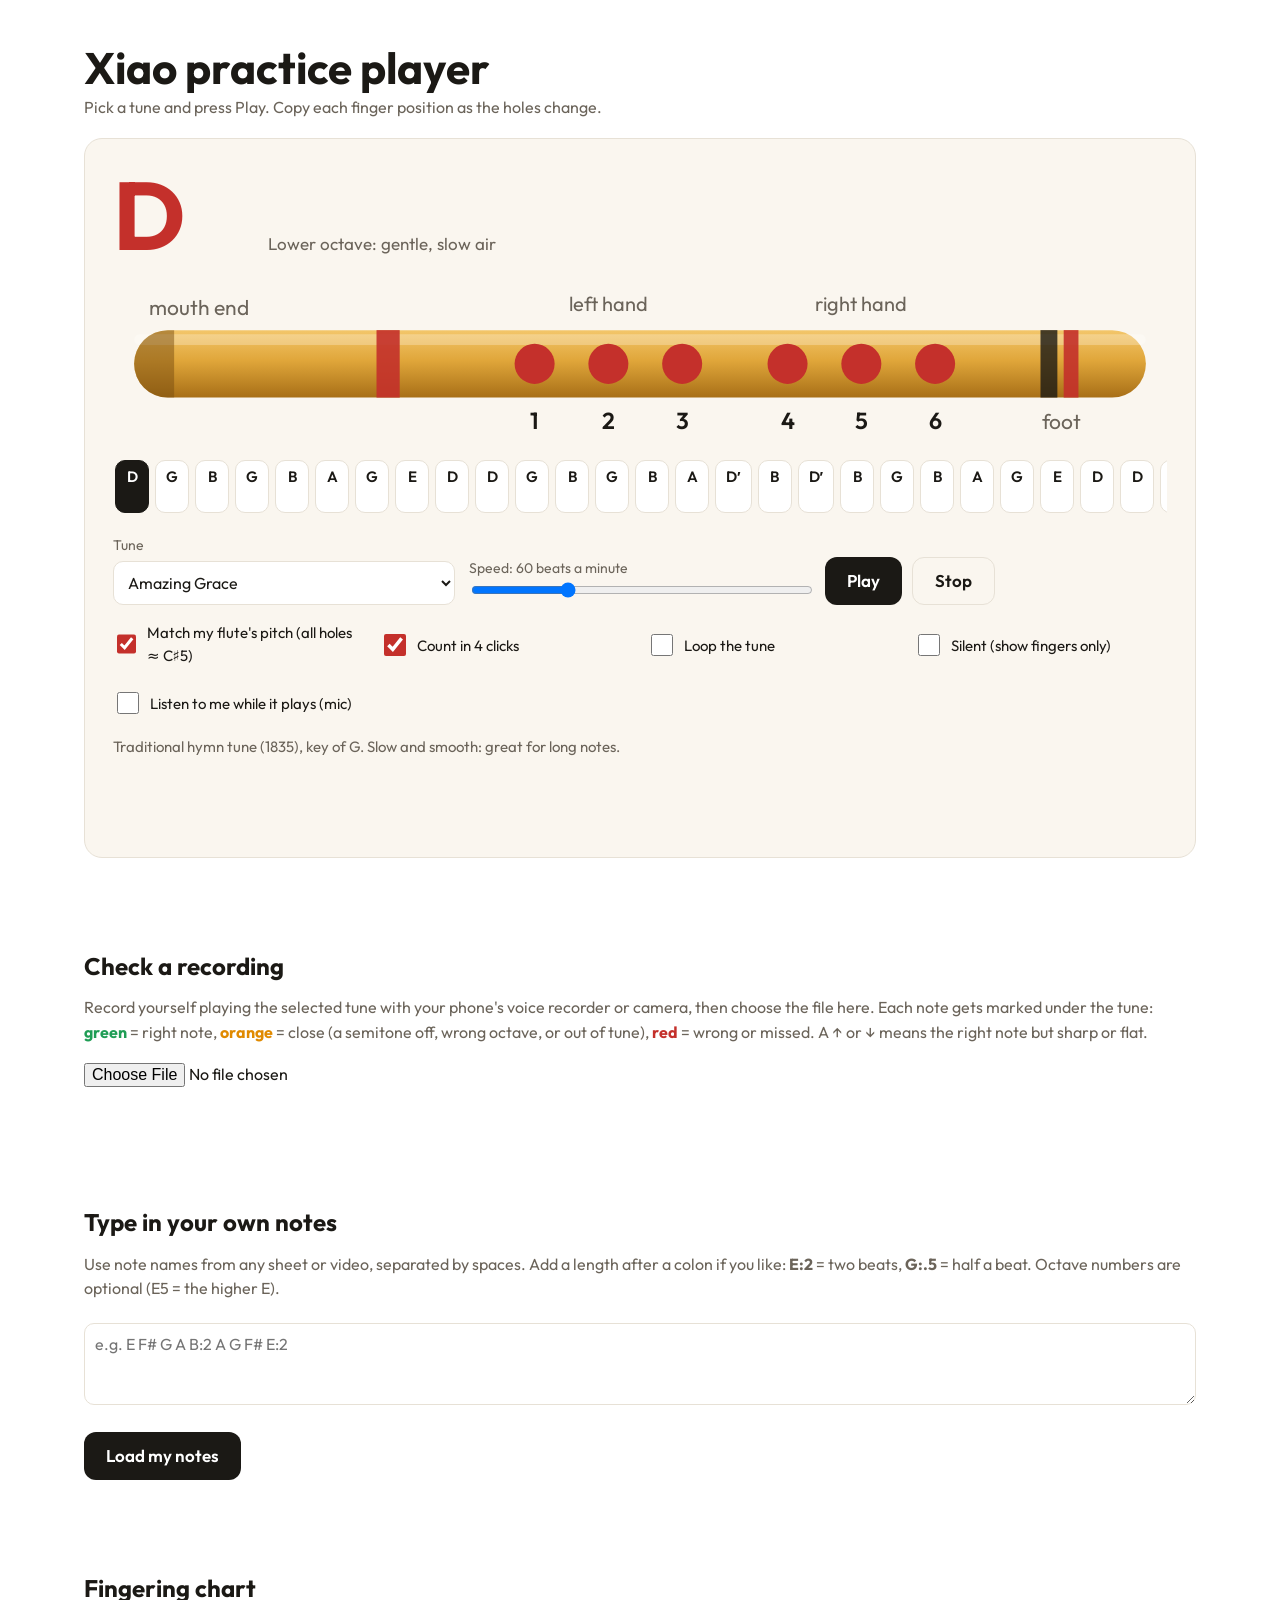
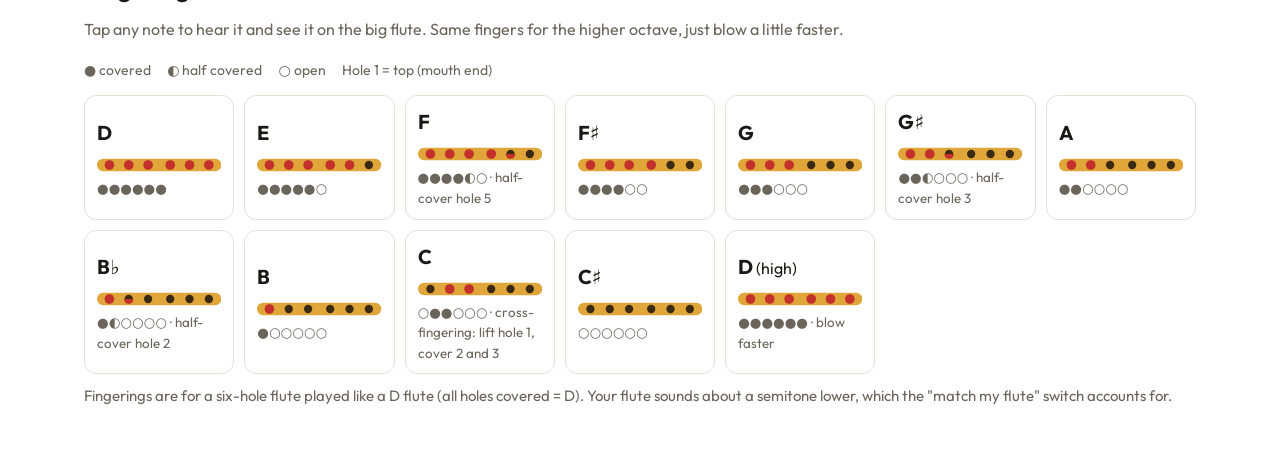
==== portal/_p/flute/index.html @ cf685172 "Portal: Flute Practice tab (/flute/), per-customer flute access (off by default) and apps-only login" ====
<!DOCTYPE html>
<html lang="en">
<head>
<meta charset="utf-8">
<meta name="viewport" content="width=device-width, initial-scale=1">
<title>Flute Practice · Highway Service Desk</title><meta name="robots" content="noindex">
<link rel="preconnect" href="https://fonts.googleapis.com">
<link href="https://fonts.googleapis.com/css2?family=Outfit:wght@400;600;700&display=swap" rel="stylesheet">
<style>
/* VOICE: warm, patient practice companion
   IDEA: a lacquered bamboo flute laid on the table, with a hymn-book tune strip under it
   PICTURE: large bamboo flute whose six holes fill and empty as each note plays
   COLOUR and TYPE: white ground, bamboo gold #e0a63a, lacquer red #c4302b fingers, ink; Outfit
   LAYOUT: flute + big note first, tune strip, controls, then full fingering chart and custom notes */
:root{color-scheme:light dark;--bg:light-dark(#ffffff,#16130f);--ink:light-dark(#1b1915,#f3ece0);--soft:light-dark(#6b645a,#b4aa9b);--line:light-dark(#e7e1d6,#352f27);--card:light-dark(#faf6ef,#211c16);--bam:#e0a63a;--bamD:#b97f1e;--red:#c4302b;--hole:light-dark(#3a2a12,#120d07)}
:root[data-theme=light]{color-scheme:light}:root[data-theme=dark]{color-scheme:dark}
*{box-sizing:border-box;min-width:0}
body{margin:0;background:var(--bg);color:var(--ink);font:16px/1.55 Outfit,system-ui,sans-serif;overflow-x:clip}
.band{padding:clamp(20px,3.5vw,48px) max(5vw,16px);max-width:1240px;margin:0 auto}
h1{font-size:clamp(28px,5vw,44px);line-height:1.05;margin:0 0 4px;text-wrap:balance}
h2{font-size:24px;margin:0 0 10px}
.sub{color:var(--soft);margin:0 0 18px}
.stage{background:var(--card);border:1px solid var(--line);border-radius:18px;padding:clamp(14px,3vw,28px)}
.now{display:flex;align-items:baseline;gap:14px;flex-wrap:wrap;margin-bottom:6px}
.big{font-size:clamp(56px,12vw,96px);font-weight:700;line-height:1;color:var(--red);min-width:2.2ch}
.hint{font-size:17px;color:var(--soft)}
.hint b{color:var(--ink)}
.fluteWrap{width:100%;aspect-ratio:1000/170}
.fluteWrap svg{width:100%;height:100%;display:block}
.strip{display:flex;gap:6px;overflow-x:auto;padding:12px 2px 6px;scroll-behavior:smooth}
.chip{flex:none;border:1px solid var(--line);background:var(--bg);color:var(--ink);border-radius:10px;padding:6px 10px;font:600 15px Outfit,sans-serif;min-height:40px;cursor:pointer}
.chip{display:flex;flex-direction:column;align-items:center;gap:3px}
.chip.on{background:var(--ink);color:var(--bg);border-color:var(--ink)}
.res{font-style:normal;font-size:12px;font-weight:600;border-radius:6px;padding:0 6px;min-height:17px;line-height:17px}
.res.g{background:#1f9d55;color:#fff}.res.o{background:#e08a00;color:#fff}.res.r{background:#c4302b;color:#fff}.res.m{color:var(--soft)}
.score{display:flex;gap:10px;flex-wrap:wrap;font-weight:600;margin-top:10px;min-height:24px}
.score span{border-radius:8px;padding:2px 10px;color:#fff}
.file{display:block;margin-top:8px;font:16px Outfit,sans-serif;color:var(--ink)}
.status{font-size:15px;color:var(--soft);min-height:22px;margin-top:6px}
.chip.done{opacity:.45}
.ctrl{display:grid;grid-template-columns:repeat(auto-fit,minmax(min(100%,220px),1fr));gap:14px;margin-top:16px;align-items:end}
label{font-size:14px;color:var(--soft);display:block}
select,textarea,input[type=range]{width:100%;font:16px Outfit,sans-serif}
select,textarea{background:var(--bg);color:var(--ink);border:1px solid var(--line);border-radius:10px;padding:10px;min-height:44px;margin-top:4px}
.btns{display:flex;gap:10px;flex-wrap:wrap}
button.main{font:600 17px Outfit,sans-serif;border:0;border-radius:12px;padding:0 22px;min-height:48px;cursor:pointer;background:var(--ink);color:var(--bg)}
button.alt{background:transparent;color:var(--ink);border:1px solid var(--line)}
button:focus-visible,select:focus-visible,textarea:focus-visible,.chip:focus-visible,input:focus-visible{outline:3px solid var(--bam);outline-offset:2px}
.tog{display:flex;gap:8px;align-items:center;font-size:15px;color:var(--ink);min-height:44px}
.tog input{width:22px;height:22px;accent-color:var(--red)}
.about{color:var(--soft);font-size:15px;margin-top:10px}
.grid{display:grid;grid-template-columns:repeat(auto-fill,minmax(150px,1fr));gap:10px}
.fc{border:1px solid var(--line);border-radius:12px;padding:10px 12px;cursor:pointer;background:var(--bg);color:var(--ink);text-align:left;font:inherit}
.fc b{font-size:20px}
.fc svg{display:block;width:100%;height:26px;margin-top:4px}
.fc small{color:var(--soft);display:block}
.key{display:flex;gap:16px;flex-wrap:wrap;font-size:14px;color:var(--soft);margin:6px 0 14px}
.err{color:var(--red);font-size:14px;min-height:20px}
@media(prefers-reduced-motion:reduce){.strip{scroll-behavior:auto}}
</style>
</head>
<body>
<main>
<section class="band">
<h1>Xiao practice player</h1>
<p class="sub">Pick a tune and press Play. Copy each finger position as the holes change.</p>

<div class="stage">
  <div class="now"><span class="big" id="big">–</span><span class="hint" id="hint">Hole 1 is nearest your mouth. Red = finger down.</span></div>
  <div class="fluteWrap"><svg id="flute" viewBox="0 0 1000 170" role="img" aria-label="Flute fingering diagram"></svg></div>
  <div class="strip" id="strip" aria-label="Notes in this tune"></div>

  <div class="ctrl">
    <div><label for="song">Tune</label><select id="song"></select></div>
    <div><label for="tempo">Speed: <span id="tv">60</span> beats a minute</label><input id="tempo" type="range" min="30" max="140" value="60"></div>
    <div class="btns"><button class="main" id="play">Play</button><button class="main alt" id="stop">Stop</button></div>
  </div>
  <div class="ctrl">
    <label class="tog"><input type="checkbox" id="pitch" checked> Match my flute's pitch (all holes ≈ C♯5)</label>
    <label class="tog"><input type="checkbox" id="count" checked> Count in 4 clicks</label>
    <label class="tog"><input type="checkbox" id="loop"> Loop the tune</label>
    <label class="tog"><input type="checkbox" id="mute"> Silent (show fingers only)</label>
    <label class="tog"><input type="checkbox" id="mic"> Listen to me while it plays (mic)</label>
  </div>
  <p class="about" id="about"></p>
  <div class="status" id="status"></div>
  <div class="score" id="score" aria-live="polite"></div>
</div>
</section>

<section class="band">
<h2>Check a recording</h2>
<p class="sub">Record yourself playing the selected tune with your phone's voice recorder or camera, then choose the file here. Each note gets marked under the tune: <b style="color:#1f9d55">green</b> = right note, <b style="color:#e08a00">orange</b> = close (a semitone off, wrong octave, or out of tune), <b style="color:#c4302b">red</b> = wrong or missed. A ↑ or ↓ means the right note but sharp or flat.</p>
<input class="file" type="file" id="rec" accept="audio/*,video/*">
<div class="status" id="recStatus"></div>
</section>

<section class="band">
<h2>Type in your own notes</h2>
<p class="sub">Use note names from any sheet or video, separated by spaces. Add a length after a colon if you like: <b>E:2</b> = two beats, <b>G:.5</b> = half a beat. Octave numbers are optional (E5 = the higher E).</p>
<textarea id="custom" rows="3" placeholder="e.g. E F# G A B:2 A G F# E:2"></textarea>
<div class="err" id="err"></div>
<div class="btns"><button class="main" id="load">Load my notes</button></div>
</section>

<section class="band">
<h2>Fingering chart</h2>
<p class="sub">Tap any note to hear it and see it on the big flute. Same fingers for the higher octave, just blow a little faster.</p>
<div class="key"><span>● covered</span><span>◐ half covered</span><span>○ open</span><span>Hole 1 = top (mouth end)</span></div>
<div class="grid" id="chart"></div>
<p class="about">Fingerings are for a six-hole flute played like a D flute (all holes covered = D). Your flute sounds about a semitone lower, which the "match my flute" switch accounts for.</p>
</section>
</main>

<script>
{
const NAMES=['C','C♯','D','D♯','E','F','F♯','G','G♯','A','B♭','B'];
const PC={C:0,D:2,E:4,F:5,G:7,A:9,B:11};
// holes 1..6: 1 covered, .5 half, 0 open — index = semitones above D
const FING=[[1,1,1,1,1,1],[1,1,1,1,1,.5],[1,1,1,1,1,0],[1,1,1,1,.5,0],[1,1,1,1,0,0],[1,1,1,0,0,0],[1,1,.5,0,0,0],[1,1,0,0,0,0],[1,.5,0,0,0,0],[1,0,0,0,0,0],[0,1,1,0,0,0],[0,0,0,0,0,0]];
const TIPS={1:'half-cover hole 6',3:'half-cover hole 5',6:'half-cover hole 3',8:'half-cover hole 2',10:'cross-fingering: lift hole 1, cover 2 and 3'};
const SONGS=[
 {n:'Amazing Grace',a:'Traditional hymn tune (1835), key of G. Slow and smooth: great for long notes.',t:60,s:'D4:1 G4:2 B4:.5 G4:.5 B4:2 A4:1 G4:2 E4:1 D4:2 D4:1 G4:2 B4:.5 G4:.5 B4:2 A4:1 D5:2 B4:1 D5:2 B4:.5 G4:.5 B4:2 A4:1 G4:2 E4:1 D4:2 D4:1 G4:2 B4:.5 G4:.5 B4:2 A4:1 G4:3'},
 {n:'Twinkle Twinkle Little Star',a:'Traditional French tune. Only the bottom-half notes: the easiest start.',t:80,s:'D4 D4 A4 A4 B4 B4 A4:2 G4 G4 F#4 F#4 E4 E4 D4:2 A4 A4 G4 G4 F#4 F#4 E4:2 A4 A4 G4 G4 F#4 F#4 E4:2 D4 D4 A4 A4 B4 B4 A4:2 G4 G4 F#4 F#4 E4 E4 D4:2'},
 {n:'When the Saints Go Marching In',a:'Traditional spiritual. Four notes most of the way.',t:90,s:'D4 F#4 G4 A4:4 D4 F#4 G4 A4:4 D4 F#4 G4 A4:2 F#4:2 D4:2 F#4:2 E4:4 F#4 F#4 E4 D4:3 D4 F#4 A4 A4:2 G4:3 F#4 G4 A4:2 F#4:2 D4:2 E4:2 D4:4'},
 {n:'Jingle Bells (chorus)',a:'James Lord Pierpont, 1857. Bouncy, mostly F♯.',t:100,s:'F#4 F#4 F#4:2 F#4 F#4 F#4:2 F#4 A4 D4:1.5 E4:.5 F#4:4 G4 G4 G4:1.5 G4:.5 G4 F#4 F#4 F#4:.5 F#4:.5 F#4 E4 E4 F#4 E4:2 A4:2 F#4 F#4 F#4:2 F#4 F#4 F#4:2 F#4 A4 D4:1.5 E4:.5 F#4:4 G4 G4 G4:1.5 G4:.5 G4 F#4 F#4 F#4:.5 F#4:.5 A4 A4 G4 E4 D4:4'},
 {n:'Auld Lang Syne (verse)',a:'Traditional Scottish tune, key of G. Dotted rhythms: long-short, long-short.',t:70,s:'D4:1 G4:1.5 G4:.5 G4:1 B4:1 A4:1.5 G4:.5 A4:1 B4:1 G4:1.5 G4:.5 B4:1 D5:1 E5:3 E5:1 D5:1.5 B4:.5 B4:1 G4:1 A4:1.5 G4:.5 A4:1 B4:1 G4:1.5 E4:.5 E4:1 D4:1 G4:3'},
 {n:'Ode to Joy',a:'Beethoven, 1824, key of G. Introduces C natural (cross-fingering).',t:90,s:'B4 B4 C5 D5 D5 C5 B4 A4 G4 G4 A4 B4 B4:1.5 A4:.5 A4:2 B4 B4 C5 D5 D5 C5 B4 A4 G4 G4 A4 B4 A4:1.5 G4:.5 G4:2 A4 A4 B4 G4 A4 B4:.5 C5:.5 B4 G4 A4 B4:.5 C5:.5 B4 A4 G4 A4 D4:2 B4 B4 C5 D5 D5 C5 B4 A4 G4 G4 A4 B4 A4:1.5 G4:.5 G4:2'},
 {n:'Frère Jacques',a:'Traditional French round, key of G. Has high D and E: blow a little faster.',t:90,s:'G4 A4 B4 G4 G4 A4 B4 G4 B4 C5 D5:2 B4 C5 D5:2 D5:.5 E5:.5 D5:.5 C5:.5 B4 G4 D5:.5 E5:.5 D5:.5 C5:.5 B4 G4 G4 D4 G4:2 G4 D4 G4:2'},
 {n:'Mo Li Hua (Jasmine Flower), opening',a:'Traditional Chinese folk song, a classic on the xiao. Uses the higher octave.',t:60,s:'B4 B4:.5 D5:.5 E5:.5 G5:.5 G5:.5 E5:.5 D5 D5:.5 E5:.5 D5:2 B4 B4:.5 D5:.5 E5:.5 G5:.5 G5:.5 E5:.5 D5 D5:.5 E5:.5 D5:2 D5 D5 D5 B4:.5 D5:.5 E5 E5 D5:2 B4 A4:.5 B4:.5 D5 B4:.5 A4:.5 G4 G4:.5 A4:.5 G4:2'},
 {n:'Greensleeves (harder)',a:'Traditional English tune, A minor. Needs C natural and half-holed G♯.',t:70,s:'A4:1 C5:2 D5:1 E5:1.5 F#5:.5 E5:1 D5:2 B4:1 G4:1.5 A4:.5 B4:1 C5:2 A4:1 A4:1.5 G#4:.5 A4:1 B4:2 G#4:1 E4:2 A4:1 C5:2 D5:1 E5:1.5 F#5:.5 E5:1 D5:2 B4:1 G4:1.5 A4:.5 B4:1 C5:1.5 B4:.5 A4:1 G#4:1.5 F#4:.5 G#4:1 A4:3'},
 {n:'Warm-up: long notes',a:'Hold each note for four beats with a steady, quiet tone.',t:60,s:'D4:4 E4:4 F#4:4 G4:4 A4:4 B4:4 C#5:4 D5:4'},
 {n:'Warm-up: D major scale',a:'Up and down the flute\'s home scale.',t:80,s:'D4 E4 F#4 G4 A4 B4 C#5 D5:2 D5 C#5 B4 A4 G4 F#4 E4 D4:2'},
 {n:'Warm-up: E minor scale',a:'The scale most pop songs in E minor use. C natural is the tricky one.',t:70,s:'E4 F#4 G4 A4 B4 C5 D5 E5:2 E5 D5 C5 B4 A4 G4 F#4 E4:2'}
];

function parse(str){
  const out=[];let bad=[];
  for(const tok of str.trim().split(/[\s,]+/).filter(Boolean)){
    const m=tok.replace('♯','#').replace('♭','b').match(/^([A-Ga-g])([#b]?)(\d)?(?::(\d*\.?\d+))?$/);
    if(!m){bad.push(tok);continue}
    let pc=PC[m[1].toUpperCase()]+(m[2]=='#'?1:m[2]=='b'?-1:0);
    let oct=m[3]!==undefined?+m[3]:null;
    let midi;
    if(oct===null){pc=(pc+12)%12;midi=pc>=2?60+pc:72+pc}else midi=12*(oct+1)+pc;
    out.push({m:midi,d:m[4]?+m[4]:1});
  }
  return {notes:out,bad};
}
function info(midi){
  const s=midi-62;if(s<0)return {name:NAMES[((midi%12)+12)%12],f:null,oct:-1};
  return {name:NAMES[midi%12],f:FING[s%12],oct:Math.floor(s/12),tip:TIPS[s%12]};
}

// flute drawing
const svg=document.getElementById('flute');
const HX=[400,470,540,640,710,780];
function holeSvg(x,y,r,v,big){
  const rim=`<circle cx="${x}" cy="${y}" r="${r}" fill="var(--hole)"/>`;
  let fill='';
  if(v===1)fill=`<circle cx="${x}" cy="${y}" r="${r+(big?4:1)}" fill="var(--red)"/>`;
  else if(v===.5)fill=`<path d="M${x-r-(big?4:1)} ${y} A${r+(big?4:1)} ${r+(big?4:1)} 0 0 0 ${x+r+(big?4:1)} ${y}Z" fill="var(--red)"/>`;
  return rim+fill;
}
function drawFlute(f){
  let h=`<defs><linearGradient id="bg" x1="0" y1="0" x2="0" y2="1"><stop offset="0" stop-color="#f3c66a"/><stop offset=".45" stop-color="#e0a63a"/><stop offset="1" stop-color="#a86f17"/></linearGradient></defs>
  <rect x="20" y="58" width="960" height="64" rx="32" fill="url(#bg)"/>
  <rect x="20" y="62" width="960" height="10" rx="5" fill="#fff" opacity=".25"/>
  <rect x="250" y="58" width="22" height="64" fill="var(--red)" opacity=".9"/>
  <rect x="880" y="58" width="16" height="64" fill="#1b1915" opacity=".8"/>
  <rect x="902" y="58" width="14" height="64" fill="var(--red)" opacity=".9"/>
  <path d="M20 90 a32 32 0 0 1 32 -32 h6 v64 h-6 a32 32 0 0 1 -32 -32z" fill="#7a4e10" opacity=".5"/>
  <text x="34" y="44" font-size="20" fill="var(--soft)" font-family="Outfit">mouth end</text>
  <text x="900" y="152" font-size="20" fill="var(--soft)" font-family="Outfit" text-anchor="middle">foot</text>`;
  HX.forEach((x,i)=>{h+=holeSvg(x,90,15,f?f[i]:0,true)+`<text x="${x}" y="152" font-size="22" font-weight="600" fill="var(--ink)" text-anchor="middle" font-family="Outfit">${i+1}</text>`});
  h+=`<text x="${(HX[0]+HX[2])/2}" y="40" font-size="19" fill="var(--soft)" text-anchor="middle" font-family="Outfit">left hand</text><text x="${(HX[3]+HX[5])/2}" y="40" font-size="19" fill="var(--soft)" text-anchor="middle" font-family="Outfit">right hand</text>`;
  svg.innerHTML=h;
}
function miniSvg(f){
  let h='<svg viewBox="0 0 180 26" aria-hidden="true"><rect x="0" y="4" width="180" height="18" rx="9" fill="#e0a63a"/>';
  [18,46,74,106,134,162].forEach((x,i)=>{h+=holeSvg(x,13,6,f[i],false)});return h+'</svg>';
}
const big=document.getElementById('big'),hint=document.getElementById('hint');
function show(midi){
  const i=info(midi);big.textContent=i.name;
  if(!i.f){drawFlute(null);hint.innerHTML='<b>Too low</b> for this flute. Try it an octave higher.';return}
  drawFlute(i.f);
  const parts=[];if(i.oct===1)parts.push('<b>Higher octave:</b> blow a little faster');if(i.oct>=2)parts.push('<b>Very high:</b> may not sound on your flute');if(i.tip)parts.push(i.tip);
  hint.innerHTML=parts.join(' · ')||'Lower octave: gentle, slow air';
}

// audio
let ctx=null,master=null,timer=null,raf=null,cur=[],playing=false;
function ac(){if(!ctx){ctx=new (window.AudioContext||window.webkitAudioContext)()}return ctx}
const shift=()=>document.getElementById('pitch').checked?11:0;
function freq(m){return 440*2**((m+shift()-69)/12)}
function tone(m,t,dur,out){
  const c=ctx,o=c.createOscillator(),o2=c.createOscillator(),g=c.createGain(),g2=c.createGain(),lfo=c.createOscillator(),lg=c.createGain();
  o.type='sine';o2.type='triangle';o.frequency.value=o2.frequency.value=freq(m);
  lfo.frequency.value=5;lg.gain.value=freq(m)*.004;lfo.connect(lg);lg.connect(o.frequency);lg.connect(o2.frequency);
  g2.gain.value=.25;o2.connect(g2);g2.connect(g);o.connect(g);g.connect(out);
  const end=t+Math.max(.08,dur*.92);
  g.gain.setValueAtTime(0,t);g.gain.linearRampToValueAtTime(.32,t+.06);g.gain.setValueAtTime(.3,end-.06);g.gain.linearRampToValueAtTime(0,end);
  [o,o2,lfo].forEach(x=>{x.start(t);x.stop(end+.02)});
}
function click(t,out,hi){const o=ctx.createOscillator(),g=ctx.createGain();o.frequency.value=hi?1500:1000;g.gain.setValueAtTime(.25,t);g.gain.exponentialRampToValueAtTime(.001,t+.06);o.connect(g);g.connect(out);o.start(t);o.stop(t+.07)}

const strip=document.getElementById('strip'),scoreEl=document.getElementById('score'),statusEl=document.getElementById('status');
function lab(m){const i=info(m);return i.name+(i.oct>=1?'′':'')}
const med=a=>{const s=[...a].sort((x,y)=>x-y);return s.length?s[s.length>>1]:null};
function grade(exp,p){
  if(p==null)return {c:'m',t:'–'};
  const r=Math.round(p),ct=Math.round((p-r)*100),d=Math.abs(r-exp);
  let c=d===0?(Math.abs(ct)<=40?'g':'o'):(d===1||d===12)?'o':'r';
  return {c,t:lab(r)+(d===0&&Math.abs(ct)>40?(ct>0?'↑':'↓'):'')};
}
function setRes(i,g){const e=strip.children[i]?.querySelector('.res');if(e){e.className='res '+g.c;e.textContent=g.t}}
function clearRes(){strip.querySelectorAll('.res').forEach(e=>{e.className='res';e.textContent=''});scoreEl.innerHTML=''}
function showScore(gs){const k={g:0,o:0,r:0,m:0};gs.forEach(g=>k[g.c]++);
  scoreEl.innerHTML=`<span style="background:#1f9d55">${k.g} right</span><span style="background:#e08a00">${k.o} close</span><span style="background:#c4302b">${k.r} wrong</span>${k.m?`<span style="background:#8a8378">${k.m} not heard</span>`:''}`}
function range(){const s=shift();return [440*2**((58+s-69)/12),440*2**((90+s-69)/12)]}
// YIN pitch detector: returns Hz or null
function yin(x,off,sr,fmin,fmax,W){
  const minL=Math.max(2,Math.floor(sr/fmax)),maxL=Math.ceil(sr/fmin);
  const d=new Float32Array(maxL+2);let run=0,best=-1;
  for(let t=1;t<=maxL+1;t++){let s=0;for(let i=0;i<W;i++){const v=x[off+i]-x[off+i+t];s+=v*v}d[t]=s}
  for(let t=1;t<=maxL+1;t++){run+=d[t];d[t]=run?d[t]*t/run:1}
  for(let t=minL;t<=maxL;t++){if(d[t]<0.15){while(t+1<=maxL&&d[t+1]<d[t])t++;best=t;break}}
  if(best<0)return null;
  const a=d[best-1],b=d[best],c=d[best+1],den=a-2*b+c,sh=den?(a-c)/(2*den):0;
  return sr/(best+sh);
}
const toWritten=f=>12*Math.log2(f/440)+69-shift();
function renderStrip(){
  strip.innerHTML=cur.map((n,i)=>`<button class="chip" data-i="${i}"><span>${lab(n.m)}</span><i class="res"></i></button>`).join('');scoreEl.innerHTML='';
}
strip.addEventListener('click',e=>{const b=e.target.closest('.chip');if(!b)return;stop();const n=cur[+b.dataset.i];mark(+b.dataset.i);show(n.m);preview(n.m)});
function mark(i){strip.querySelectorAll('.chip').forEach((c,j)=>{c.classList.toggle('on',j===i);c.classList.toggle('done',j<i)});const c=strip.children[i];if(c)strip.scrollLeft=c.offsetLeft-strip.clientWidth/2+c.clientWidth/2}
function preview(m){if(document.getElementById('mute').checked)return;try{ac();ctx.resume();const g=ctx.createGain();g.connect(ctx.destination);tone(m,ctx.currentTime+.02,.9,g)}catch(e){}}

let stream=null,an=null,buckets=[],liveG=[];
async function play(){
  stop();if(!cur.length)return;
  try{ac();ctx.resume()}catch(e){return}
  clearRes();statusEl.textContent='';
  if(document.getElementById('mic').checked){
    try{stream=await navigator.mediaDevices.getUserMedia({audio:{echoCancellation:false,noiseSuppression:false,autoGainControl:false}});
      const src=ctx.createMediaStreamSource(stream);an=ctx.createAnalyser();an.fftSize=4096;src.connect(an);
      statusEl.textContent='Listening… the tune plays silently so the mic only hears you. Watch the holes and play along.';
    }catch(e){an=null;statusEl.textContent='The microphone is blocked on this page. Record yourself and use “Check a recording” below instead.'}
  }
  buckets=cur.map(()=>[]);liveG=[];
  playing=true;document.getElementById('play').textContent='Restart';
  master=ctx.createGain();master.connect(ctx.destination);
  const spb=60/+document.getElementById('tempo').value,mute=document.getElementById('mute').checked||!!an;
  let t=ctx.currentTime+.15;
  if(document.getElementById('count').checked){for(let k=0;k<4;k++)click(t+k*spb,master,k===0);t+=4*spb}
  const times=[];let tt=t;
  cur.forEach(n=>{times.push(tt);if(!mute)tone(n.m,tt,n.d*spb,master);tt+=n.d*spb});
  const endT=tt;let last=-1;
  const tick=()=>{
    if(!playing)return;const now=ctx.currentTime;let i=-1;
    for(let k=0;k<times.length;k++){if(now>=times[k])i=k;else break}
    if(an&&i>=0){const buf=new Float32Array(an.fftSize);an.getFloatTimeDomainData(buf);let e=0;for(const v of buf)e+=v*v;
      if(Math.sqrt(e/buf.length)>0.01){const [lo,hi]=range();const f=yin(buf,0,ctx.sampleRate,lo,hi,2048);if(f)buckets[i].push(toWritten(f))}}
    if(i!==last&&i>=0){if(an&&last>=0)fin(last);last=i;mark(i);show(cur[i].m)}
    if(i<0&&last<0){const left=Math.ceil((t-now)/spb);big.textContent=left>0?left:'–'}
    if(now>=endT){if(an&&last>=0){fin(last);showScore(liveG)}if(document.getElementById('loop').checked&&!an){play();return}stopMic();playing=false;document.getElementById('play').textContent='Play';return}
    raf=requestAnimationFrame(tick)};
  // pre-show first note during count-in
  show(cur[0].m);big.textContent='4';
  raf=requestAnimationFrame(tick);
}
function fin(i){const b=buckets[i].slice(Math.floor(buckets[i].length*.3));const g=grade(cur[i].m,b.length>=2?med(b):null);liveG[i]=g;setRes(i,g)}
function stopMic(){if(stream){stream.getTracks().forEach(t=>t.stop());stream=null}an=null}
function stop(){playing=false;stopMic();if(raf)cancelAnimationFrame(raf);if(master){try{master.disconnect()}catch(e){}master=null}document.getElementById('play').textContent='Play'}

const sel=document.getElementById('song');
sel.innerHTML=SONGS.map((s,i)=>`<option value="${i}">${s.n}</option>`).join('')+'<option value="c">My own notes</option>';
function loadSong(i){
  stop();const s=SONGS[i];cur=parse(s.s).notes;document.getElementById('about').textContent=s.a;
  document.getElementById('tempo').value=s.t;document.getElementById('tv').textContent=s.t;renderStrip();mark(0);show(cur[0].m);
}
sel.addEventListener('change',()=>{if(sel.value==='c'){loadCustom();return}loadSong(+sel.value)});
document.getElementById('tempo').addEventListener('input',e=>document.getElementById('tv').textContent=e.target.value);
document.getElementById('play').addEventListener('click',play);
document.getElementById('stop').addEventListener('click',stop);
document.getElementById('pitch').addEventListener('change',()=>{if(playing)play()});

const ta=document.getElementById('custom'),err=document.getElementById('err');
try{ta.value=localStorage.getItem('xiaoNotes')||''}catch(e){}
function loadCustom(){
  const r=parse(ta.value);
  if(!r.notes.length){err.textContent='Type some notes first, e.g. E F# G A';sel.value='0';return}
  err.textContent=r.bad.length?'Skipped: '+r.bad.join(' '):'';
  try{localStorage.setItem('xiaoNotes',ta.value)}catch(e){}
  stop();cur=r.notes;sel.value='c';document.getElementById('about').textContent='Your own notes. '+cur.length+' notes loaded.';renderStrip();mark(0);show(cur[0].m);
  window.scrollTo({top:0,behavior:'smooth'});
}
document.getElementById('load').addEventListener('click',loadCustom);

// recording analysis
const recStatus=document.getElementById('recStatus');
document.getElementById('rec').addEventListener('change',async e=>{
  const file=e.target.files[0];if(!file)return;stop();
  recStatus.textContent='Reading the recording…';await new Promise(r=>setTimeout(r,30));
  let ab;try{const arr=await file.arrayBuffer();ac();ab=await new Promise((res,rej)=>{const p=ctx.decodeAudioData(arr,res,rej);if(p&&p.catch)p.catch(rej)})}
  catch(err){recStatus.textContent='Could not read that file. Try an .m4a, .mp3, .wav or a phone video.';return}
  recStatus.textContent='Listening to your notes…';await new Promise(r=>setTimeout(r,30));
  const sr=ab.sampleRate,len=ab.length,x=new Float32Array(len);
  for(let c=0;c<ab.numberOfChannels;c++){const d=ab.getChannelData(c);for(let i=0;i<len;i++)x[i]+=d[i]/ab.numberOfChannels}
  const [lo,hi]=range(),W=1024,maxL=Math.ceil(sr/lo)+2,hop=512,fr=[];let top=0;
  for(let off=0;off+W+maxL<len;off+=hop){let s=0;for(let i=0;i<W;i++)s+=x[off+i]*x[off+i];const r=Math.sqrt(s/W);fr.push({off,r});if(r>top)top=r}
  for(const f of fr){f.m=null;if(f.r>top*0.12){const hz=yin(x,f.off,sr,lo,hi,W);if(hz)f.m=toWritten(hz)}}
  // split into notes
  const minF=Math.max(3,Math.round(0.08*sr/hop)),played=[];let s=null,gap=0,pend=[];
  const close=()=>{if(s&&s.ms.length>=minF)played.push(med(s.ms.slice(2)));s=null;pend=[]};
  for(const f of fr){
    if(f.m==null){if(s&&++gap>=3)close();continue}gap=0;
    if(s){const ref=med(s.ms.slice(-5));
      if(Math.abs(f.m-ref)>0.6){pend.push(f);if(pend.length>=3){const p=pend;close();s={ms:p.map(q=>q.m),peak:Math.max(...p.map(q=>q.r)),dip:false}}continue}
      if(s.dip&&f.r>0.8*s.peak){close()}}
    pend=[];
    if(!s)s={ms:[],peak:0,dip:false};
    s.ms.push(f.m);s.peak=Math.max(s.peak,f.r);if(f.r<0.4*s.peak)s.dip=true;
  }
  close();
  if(!played.length){recStatus.textContent='No flute notes found. Check the recording isn\'t silent, or try the “match my flute” switch.';return}
  // line played notes up with the tune
  const E=cur.map(n=>n.m),n=E.length,p=played.length,D=[],B=[];
  const cost=(i,j)=>{const d=Math.abs(Math.round(played[j])-E[i]);return d===0?0:(d===1||d===12)?0.5:d===2?0.9:1.6};
  for(let i=0;i<=n;i++){D.push(new Float32Array(p+1));B.push(new Uint8Array(p+1))}
  for(let i=1;i<=n;i++){D[i][0]=i;B[i][0]=1}for(let j=1;j<=p;j++){D[0][j]=j*0.8;B[0][j]=2}
  for(let i=1;i<=n;i++)for(let j=1;j<=p;j++){const a=D[i-1][j-1]+cost(i-1,j-1),b=D[i-1][j]+1,c=D[i][j-1]+0.8;
    if(a<=b&&a<=c){D[i][j]=a;B[i][j]=0}else if(b<=c){D[i][j]=b;B[i][j]=1}else{D[i][j]=c;B[i][j]=2}}
  const gs=new Array(n);let i=n,j=p,extra=0;
  while(i>0||j>0){const b=B[i][j];if(i>0&&j>0&&b===0){gs[i-1]=grade(E[i-1],played[j-1]);i--;j--}else if(i>0&&(j===0||b===1)){gs[i-1]=grade(E[i-1],null);i--}else{extra++;j--}}
  clearRes();gs.forEach((g,k)=>setRes(k,g));showScore(gs);mark(-1);
  recStatus.textContent=`Heard ${p} notes${extra?`, including ${extra} extra that weren't in the tune`:''}. Results are under each note above.`;
  e.target.value='';
  window.scrollTo({top:0,behavior:'smooth'});
});

// chart
const chartNotes=[62,64,65,66,67,68,69,70,71,72,73,74];
document.getElementById('chart').innerHTML=chartNotes.map(m=>{const i=info(m);return `<button class="fc" data-m="${m}"><b>${i.name}</b>${m===74?' (high)':''}${miniSvg(i.f)}<small>${i.f.map(v=>v===1?'●':v===.5?'◐':'○').join('')}${i.tip?' · '+i.tip:''}${m===74?' · blow faster':''}</small></button>`}).join('');
document.getElementById('chart').addEventListener('click',e=>{const b=e.target.closest('.fc');if(!b)return;stop();const m=+b.dataset.m;show(m);preview(m);window.scrollTo({top:0,behavior:'smooth'})});

loadSong(0);
}
</script>
</body>
</html>
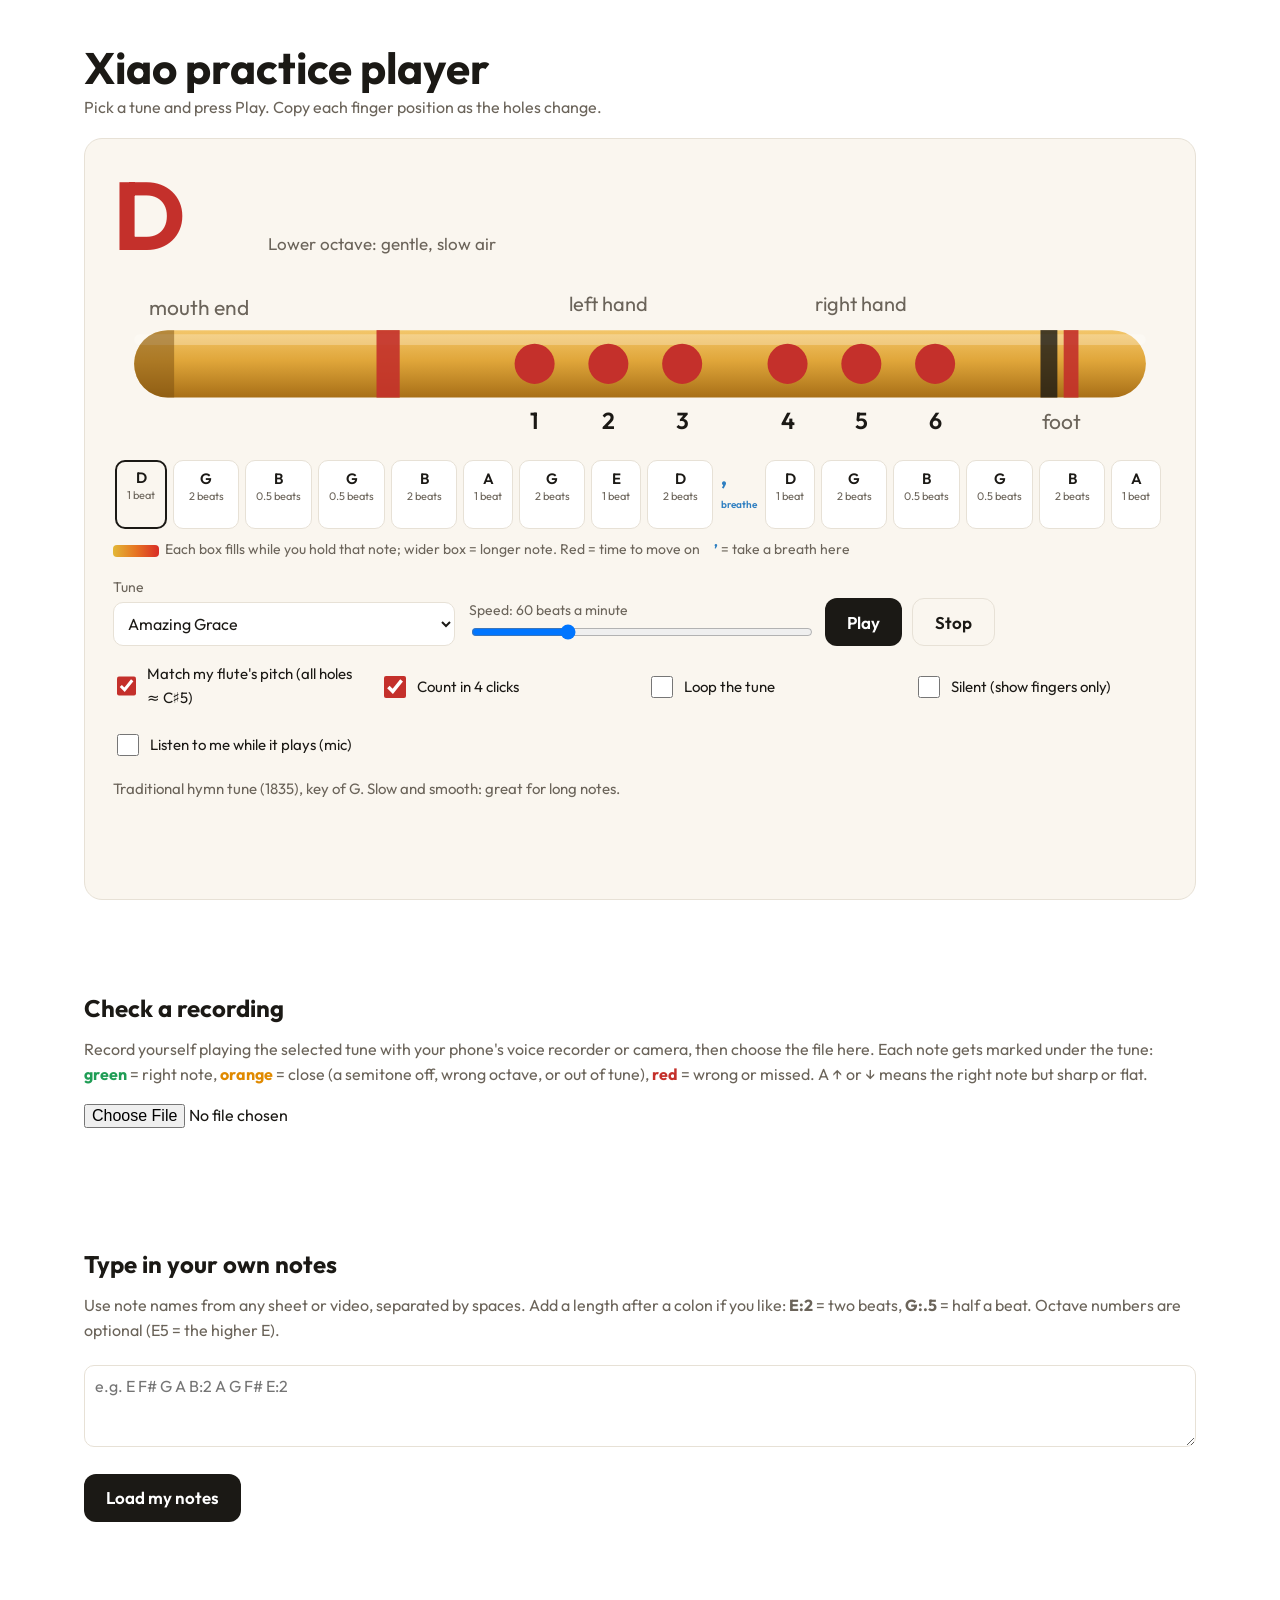
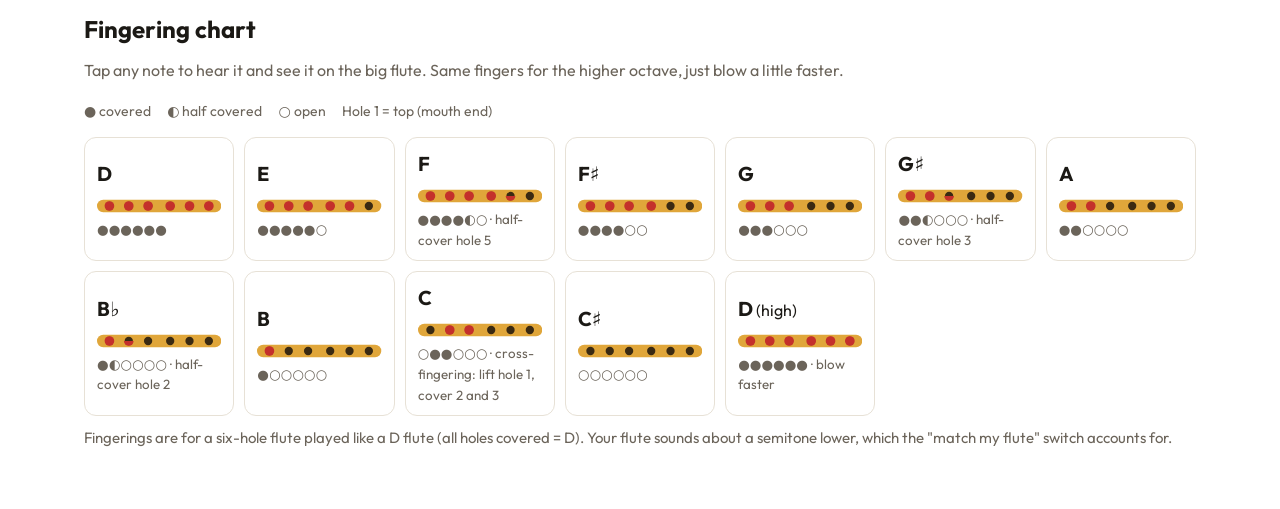
==== commit 21c4c33b: "Flute Practice: note boxes fill over each note's length, breath marks Co-Authored-By: Claude Opus 5." ====
--- a/portal/_p/flute/index.html
+++ b/portal/_p/flute/index.html
@@ -30,14 +30,23 @@
 .strip{display:flex;gap:6px;overflow-x:auto;padding:12px 2px 6px;scroll-behavior:smooth}
 .chip{flex:none;border:1px solid var(--line);background:var(--bg);color:var(--ink);border-radius:10px;padding:6px 10px;font:600 15px Outfit,sans-serif;min-height:40px;cursor:pointer}
 .chip{display:flex;flex-direction:column;align-items:center;gap:3px}
-.chip.on{background:var(--ink);color:var(--bg);border-color:var(--ink)}
 .res{font-style:normal;font-size:12px;font-weight:600;border-radius:6px;padding:0 6px;min-height:17px;line-height:17px}
 .res.g{background:#1f9d55;color:#fff}.res.o{background:#e08a00;color:#fff}.res.r{background:#c4302b;color:#fff}.res.m{color:var(--soft)}
 .score{display:flex;gap:10px;flex-wrap:wrap;font-weight:600;margin-top:10px;min-height:24px}
 .score span{border-radius:8px;padding:2px 10px;color:#fff}
 .file{display:block;margin-top:8px;font:16px Outfit,sans-serif;color:var(--ink)}
 .status{font-size:15px;color:var(--soft);min-height:22px;margin-top:6px}
-.chip.done{opacity:.45}
+.chip.done{opacity:.55}
+.chip{position:relative;overflow:hidden;justify-content:flex-end}
+.chip>span,.chip>.len,.chip>.res{position:relative;z-index:1}
+.chip .bar{position:absolute;left:0;top:0;bottom:0;width:calc(var(--p,0)*100%);background:var(--fill,#e0a63a);z-index:0;pointer-events:none}
+.chip.on{background:var(--card);color:var(--ink);border-color:var(--ink);border-width:2px}
+.chip.done .bar{width:100%;background:light-dark(#e9dcc4,#3a3226)}
+.chip .len{font-size:11px;font-weight:400;color:var(--soft);line-height:1}
+.br{flex:none;align-self:center;font:700 22px Outfit,sans-serif;color:#2f7fc1;padding:0 2px;line-height:1}
+.br small{display:block;font-size:10px;font-weight:600;text-align:center}
+.legend{display:flex;gap:14px;flex-wrap:wrap;font-size:14px;color:var(--soft);margin-top:4px}
+.legend i{display:inline-block;width:46px;height:12px;border-radius:4px;vertical-align:middle;margin-right:6px;background:linear-gradient(90deg,hsl(45 75% 55%),hsl(25 80% 52%),hsl(2 70% 50%))}
 .ctrl{display:grid;grid-template-columns:repeat(auto-fit,minmax(min(100%,220px),1fr));gap:14px;margin-top:16px;align-items:end}
 label{font-size:14px;color:var(--soft);display:block}
 select,textarea,input[type=range]{width:100%;font:16px Outfit,sans-serif}
@@ -69,6 +78,7 @@
   <div class="now"><span class="big" id="big">–</span><span class="hint" id="hint">Hole 1 is nearest your mouth. Red = finger down.</span></div>
   <div class="fluteWrap"><svg id="flute" viewBox="0 0 1000 170" role="img" aria-label="Flute fingering diagram"></svg></div>
   <div class="strip" id="strip" aria-label="Notes in this tune"></div>
+  <div class="legend"><span><i></i>Each box fills while you hold that note; wider box = longer note. Red = time to move on</span><span><b style="color:#2f7fc1">’</b> = take a breath here</span></div>
 
   <div class="ctrl">
     <div><label for="song">Tune</label><select id="song"></select></div>
@@ -120,32 +130,43 @@
 const FING=[[1,1,1,1,1,1],[1,1,1,1,1,.5],[1,1,1,1,1,0],[1,1,1,1,.5,0],[1,1,1,1,0,0],[1,1,1,0,0,0],[1,1,.5,0,0,0],[1,1,0,0,0,0],[1,.5,0,0,0,0],[1,0,0,0,0,0],[0,1,1,0,0,0],[0,0,0,0,0,0]];
 const TIPS={1:'half-cover hole 6',3:'half-cover hole 5',6:'half-cover hole 3',8:'half-cover hole 2',10:'cross-fingering: lift hole 1, cover 2 and 3'};
 const SONGS=[
- {n:'Amazing Grace',a:'Traditional hymn tune (1835), key of G. Slow and smooth: great for long notes.',t:60,s:'D4:1 G4:2 B4:.5 G4:.5 B4:2 A4:1 G4:2 E4:1 D4:2 D4:1 G4:2 B4:.5 G4:.5 B4:2 A4:1 D5:2 B4:1 D5:2 B4:.5 G4:.5 B4:2 A4:1 G4:2 E4:1 D4:2 D4:1 G4:2 B4:.5 G4:.5 B4:2 A4:1 G4:3'},
+ {n:'Amazing Grace',a:'Traditional hymn tune (1835), key of G. Slow and smooth: great for long notes.',t:60,s:'D4:1 G4:2 B4:.5 G4:.5 B4:2 A4:1 G4:2 E4:1 D4:2 , D4:1 G4:2 B4:.5 G4:.5 B4:2 A4:1 D5:2 , B4:1 D5:2 B4:.5 G4:.5 B4:2 A4:1 G4:2 E4:1 D4:2 , D4:1 G4:2 B4:.5 G4:.5 B4:2 A4:1 G4:3'},
  {n:'Twinkle Twinkle Little Star',a:'Traditional French tune. Only the bottom-half notes: the easiest start.',t:80,s:'D4 D4 A4 A4 B4 B4 A4:2 G4 G4 F#4 F#4 E4 E4 D4:2 A4 A4 G4 G4 F#4 F#4 E4:2 A4 A4 G4 G4 F#4 F#4 E4:2 D4 D4 A4 A4 B4 B4 A4:2 G4 G4 F#4 F#4 E4 E4 D4:2'},
- {n:'When the Saints Go Marching In',a:'Traditional spiritual. Four notes most of the way.',t:90,s:'D4 F#4 G4 A4:4 D4 F#4 G4 A4:4 D4 F#4 G4 A4:2 F#4:2 D4:2 F#4:2 E4:4 F#4 F#4 E4 D4:3 D4 F#4 A4 A4:2 G4:3 F#4 G4 A4:2 F#4:2 D4:2 E4:2 D4:4'},
- {n:'Jingle Bells (chorus)',a:'James Lord Pierpont, 1857. Bouncy, mostly F♯.',t:100,s:'F#4 F#4 F#4:2 F#4 F#4 F#4:2 F#4 A4 D4:1.5 E4:.5 F#4:4 G4 G4 G4:1.5 G4:.5 G4 F#4 F#4 F#4:.5 F#4:.5 F#4 E4 E4 F#4 E4:2 A4:2 F#4 F#4 F#4:2 F#4 F#4 F#4:2 F#4 A4 D4:1.5 E4:.5 F#4:4 G4 G4 G4:1.5 G4:.5 G4 F#4 F#4 F#4:.5 F#4:.5 A4 A4 G4 E4 D4:4'},
- {n:'Auld Lang Syne (verse)',a:'Traditional Scottish tune, key of G. Dotted rhythms: long-short, long-short.',t:70,s:'D4:1 G4:1.5 G4:.5 G4:1 B4:1 A4:1.5 G4:.5 A4:1 B4:1 G4:1.5 G4:.5 B4:1 D5:1 E5:3 E5:1 D5:1.5 B4:.5 B4:1 G4:1 A4:1.5 G4:.5 A4:1 B4:1 G4:1.5 E4:.5 E4:1 D4:1 G4:3'},
- {n:'Ode to Joy',a:'Beethoven, 1824, key of G. Introduces C natural (cross-fingering).',t:90,s:'B4 B4 C5 D5 D5 C5 B4 A4 G4 G4 A4 B4 B4:1.5 A4:.5 A4:2 B4 B4 C5 D5 D5 C5 B4 A4 G4 G4 A4 B4 A4:1.5 G4:.5 G4:2 A4 A4 B4 G4 A4 B4:.5 C5:.5 B4 G4 A4 B4:.5 C5:.5 B4 A4 G4 A4 D4:2 B4 B4 C5 D5 D5 C5 B4 A4 G4 G4 A4 B4 A4:1.5 G4:.5 G4:2'},
- {n:'Frère Jacques',a:'Traditional French round, key of G. Has high D and E: blow a little faster.',t:90,s:'G4 A4 B4 G4 G4 A4 B4 G4 B4 C5 D5:2 B4 C5 D5:2 D5:.5 E5:.5 D5:.5 C5:.5 B4 G4 D5:.5 E5:.5 D5:.5 C5:.5 B4 G4 G4 D4 G4:2 G4 D4 G4:2'},
- {n:'Mo Li Hua (Jasmine Flower), opening',a:'Traditional Chinese folk song, a classic on the xiao. Uses the higher octave.',t:60,s:'B4 B4:.5 D5:.5 E5:.5 G5:.5 G5:.5 E5:.5 D5 D5:.5 E5:.5 D5:2 B4 B4:.5 D5:.5 E5:.5 G5:.5 G5:.5 E5:.5 D5 D5:.5 E5:.5 D5:2 D5 D5 D5 B4:.5 D5:.5 E5 E5 D5:2 B4 A4:.5 B4:.5 D5 B4:.5 A4:.5 G4 G4:.5 A4:.5 G4:2'},
- {n:'Greensleeves (harder)',a:'Traditional English tune, A minor. Needs C natural and half-holed G♯.',t:70,s:'A4:1 C5:2 D5:1 E5:1.5 F#5:.5 E5:1 D5:2 B4:1 G4:1.5 A4:.5 B4:1 C5:2 A4:1 A4:1.5 G#4:.5 A4:1 B4:2 G#4:1 E4:2 A4:1 C5:2 D5:1 E5:1.5 F#5:.5 E5:1 D5:2 B4:1 G4:1.5 A4:.5 B4:1 C5:1.5 B4:.5 A4:1 G#4:1.5 F#4:.5 G#4:1 A4:3'},
- {n:'Warm-up: long notes',a:'Hold each note for four beats with a steady, quiet tone.',t:60,s:'D4:4 E4:4 F#4:4 G4:4 A4:4 B4:4 C#5:4 D5:4'},
- {n:'Warm-up: D major scale',a:'Up and down the flute\'s home scale.',t:80,s:'D4 E4 F#4 G4 A4 B4 C#5 D5:2 D5 C#5 B4 A4 G4 F#4 E4 D4:2'},
- {n:'Warm-up: E minor scale',a:'The scale most pop songs in E minor use. C natural is the tricky one.',t:70,s:'E4 F#4 G4 A4 B4 C5 D5 E5:2 E5 D5 C5 B4 A4 G4 F#4 E4:2'}
+ {n:'When the Saints Go Marching In',a:'Traditional spiritual. Four notes most of the way.',t:90,s:'D4 F#4 G4 A4:4 , D4 F#4 G4 A4:4 , D4 F#4 G4 A4:2 F#4:2 D4:2 F#4:2 E4:4 , F#4 F#4 E4 D4:3 , D4 F#4 A4 A4:2 G4:3 , F#4 G4 A4:2 F#4:2 D4:2 E4:2 D4:4'},
+ {n:'Jingle Bells (chorus)',a:'James Lord Pierpont, 1857. Bouncy, mostly F♯.',t:100,s:'F#4 F#4 F#4:2 F#4 F#4 F#4:2 F#4 A4 D4:1.5 E4:.5 F#4:4 , G4 G4 G4:1.5 G4:.5 G4 F#4 F#4 F#4:.5 F#4:.5 F#4 E4 E4 F#4 E4:2 A4:2 , F#4 F#4 F#4:2 F#4 F#4 F#4:2 F#4 A4 D4:1.5 E4:.5 F#4:4 , G4 G4 G4:1.5 G4:.5 G4 F#4 F#4 F#4:.5 F#4:.5 A4 A4 G4 E4 D4:4'},
+ {n:'Auld Lang Syne (verse)',a:'Traditional Scottish tune, key of G. Dotted rhythms: long-short, long-short.',t:70,s:'D4:1 G4:1.5 G4:.5 G4:1 B4:1 A4:1.5 G4:.5 A4:1 B4:1 G4:1.5 G4:.5 B4:1 D5:1 E5:3 , E5:1 D5:1.5 B4:.5 B4:1 G4:1 A4:1.5 G4:.5 A4:1 B4:1 G4:1.5 E4:.5 E4:1 D4:1 G4:3'},
+ {n:'Ode to Joy',a:'Beethoven, 1824, key of G. Introduces C natural (cross-fingering).',t:90,s:'B4 B4 C5 D5 D5 C5 B4 A4 G4 G4 A4 B4 B4:1.5 A4:.5 A4:2 , B4 B4 C5 D5 D5 C5 B4 A4 G4 G4 A4 B4 A4:1.5 G4:.5 G4:2 , A4 A4 B4 G4 A4 B4:.5 C5:.5 B4 G4 A4 B4:.5 C5:.5 B4 A4 G4 A4 D4:2 , B4 B4 C5 D5 D5 C5 B4 A4 G4 G4 A4 B4 A4:1.5 G4:.5 G4:2'},
+ {n:'Frère Jacques',a:'Traditional French round, key of G. Has high D and E: blow a little faster.',t:90,s:'G4 A4 B4 G4 G4 A4 B4 G4 , B4 C5 D5:2 B4 C5 D5:2 , D5:.5 E5:.5 D5:.5 C5:.5 B4 G4 D5:.5 E5:.5 D5:.5 C5:.5 B4 G4 , G4 D4 G4:2 G4 D4 G4:2'},
+ {n:'Mo Li Hua (Jasmine Flower), opening',a:'Traditional Chinese folk song, a classic on the xiao. Uses the higher octave.',t:60,s:'B4 B4:.5 D5:.5 E5:.5 G5:.5 G5:.5 E5:.5 D5 D5:.5 E5:.5 D5:2 , B4 B4:.5 D5:.5 E5:.5 G5:.5 G5:.5 E5:.5 D5 D5:.5 E5:.5 D5:2 , D5 D5 D5 B4:.5 D5:.5 E5 E5 D5:2 , B4 A4:.5 B4:.5 D5 B4:.5 A4:.5 G4 G4:.5 A4:.5 G4:2'},
+ {n:'Greensleeves (harder)',a:'Traditional English tune, A minor. Needs C natural and half-holed G♯.',t:70,s:'A4:1 C5:2 D5:1 E5:1.5 F#5:.5 E5:1 D5:2 B4:1 G4:1.5 A4:.5 B4:1 C5:2 A4:1 A4:1.5 G#4:.5 A4:1 B4:2 G#4:1 E4:2 , A4:1 C5:2 D5:1 E5:1.5 F#5:.5 E5:1 D5:2 B4:1 G4:1.5 A4:.5 B4:1 C5:1.5 B4:.5 A4:1 G#4:1.5 F#4:.5 G#4:1 A4:3'},
+ {n:'Warm-up: long notes',a:'Hold each note for four beats with a steady, quiet tone.',t:60,s:'D4:4 , E4:4 , F#4:4 , G4:4 , A4:4 , B4:4 , C#5:4 , D5:4'},
+ {n:'Warm-up: D major scale',a:'Up and down the flute\'s home scale.',t:80,s:'D4 E4 F#4 G4 A4 B4 C#5 D5:2 , D5 C#5 B4 A4 G4 F#4 E4 D4:2'},
+ {n:'Warm-up: E minor scale',a:'The scale most pop songs in E minor use. C natural is the tricky one.',t:70,s:'E4 F#4 G4 A4 B4 C5 D5 E5:2 , E5 D5 C5 B4 A4 G4 F#4 E4:2'}
 ];
 
 function parse(str){
   const out=[];let bad=[];
-  for(const tok of str.trim().split(/[\s,]+/).filter(Boolean)){
+  for(let tok of str.trim().split(/\s+/).filter(Boolean)){
+    if(/^[,'’|]+$/.test(tok)){if(out.length)out[out.length-1].br=1;continue}
+    let brk=false;if(/[,'’|]$/.test(tok)){brk=true;tok=tok.replace(/[,'’|]+$/,'')}
     const m=tok.replace('♯','#').replace('♭','b').match(/^([A-Ga-g])([#b]?)(\d)?(?::(\d*\.?\d+))?$/);
     if(!m){bad.push(tok);continue}
     let pc=PC[m[1].toUpperCase()]+(m[2]=='#'?1:m[2]=='b'?-1:0);
     let oct=m[3]!==undefined?+m[3]:null;
     let midi;
     if(oct===null){pc=(pc+12)%12;midi=pc>=2?60+pc:72+pc}else midi=12*(oct+1)+pc;
-    out.push({m:midi,d:m[4]?+m[4]:1});
+    out.push({m:midi,d:m[4]?+m[4]:1,br:brk?1:0});
   }
+  autoBreath(out);
   return {notes:out,bad};
+}
+// Suggested breaths, unless the tune already marks its own (a comma after a note):
+// after a held note (2+ beats) once 4+ beats have passed, or any note boundary after 10 beats without one.
+function autoBreath(ns){
+  if(ns.some(n=>n.br))return;
+  let since=0;
+  ns.forEach((n,i)=>{since+=n.d;if(i===ns.length-1)return;
+    if((n.d>=2&&since>=4)||(since>=10&&n.d>=1)){n.br=2;since=0}});
 }
 function info(midi){
   const s=midi-62;if(s<0)return {name:NAMES[((midi%12)+12)%12],f:null,oct:-1};
@@ -214,7 +235,8 @@
   let c=d===0?(Math.abs(ct)<=40?'g':'o'):(d===1||d===12)?'o':'r';
   return {c,t:lab(r)+(d===0&&Math.abs(ct)>40?(ct>0?'↑':'↓'):'')};
 }
-function setRes(i,g){const e=strip.children[i]?.querySelector('.res');if(e){e.className='res '+g.c;e.textContent=g.t}}
+const chips=()=>strip.querySelectorAll('.chip');
+function setRes(i,g){const e=chips()[i]?.querySelector('.res');if(e){e.className='res '+g.c;e.textContent=g.t}}
 function clearRes(){strip.querySelectorAll('.res').forEach(e=>{e.className='res';e.textContent=''});scoreEl.innerHTML=''}
 function showScore(gs){const k={g:0,o:0,r:0,m:0};gs.forEach(g=>k[g.c]++);
   scoreEl.innerHTML=`<span style="background:#1f9d55">${k.g} right</span><span style="background:#e08a00">${k.o} close</span><span style="background:#c4302b">${k.r} wrong</span>${k.m?`<span style="background:#8a8378">${k.m} not heard</span>`:''}`}
@@ -232,10 +254,11 @@
 }
 const toWritten=f=>12*Math.log2(f/440)+69-shift();
 function renderStrip(){
-  strip.innerHTML=cur.map((n,i)=>`<button class="chip" data-i="${i}"><span>${lab(n.m)}</span><i class="res"></i></button>`).join('');scoreEl.innerHTML='';
+  const bl=d=>d===1?'1 beat':(+d.toFixed(2))+' beats';
+  strip.innerHTML=cur.map((n,i)=>`<button class="chip" data-i="${i}" style="min-width:${Math.round(34+Math.min(n.d,4)*16)}px" title="${bl(n.d)}"><b class="bar"></b><span>${lab(n.m)}</span><span class="len">${bl(n.d)}</span><i class="res"></i></button>`+(n.br?`<span class="br" title="Breathe here">’<small>breathe</small></span>`:'')).join('');scoreEl.innerHTML='';
 }
 strip.addEventListener('click',e=>{const b=e.target.closest('.chip');if(!b)return;stop();const n=cur[+b.dataset.i];mark(+b.dataset.i);show(n.m);preview(n.m)});
-function mark(i){strip.querySelectorAll('.chip').forEach((c,j)=>{c.classList.toggle('on',j===i);c.classList.toggle('done',j<i)});const c=strip.children[i];if(c)strip.scrollLeft=c.offsetLeft-strip.clientWidth/2+c.clientWidth/2}
+function mark(i){chips().forEach((c,j)=>{c.classList.toggle('on',j===i);c.classList.toggle('done',j<i);if(j>=i)c.style.setProperty('--p',0)});const c=chips()[i];if(c)strip.scrollLeft=c.offsetLeft-strip.clientWidth/2+c.clientWidth/2}
 function preview(m){if(document.getElementById('mute').checked)return;try{ac();ctx.resume();const g=ctx.createGain();g.connect(ctx.destination);tone(m,ctx.currentTime+.02,.9,g)}catch(e){}}
 
 let stream=null,an=null,buckets=[],liveG=[];
@@ -264,6 +287,9 @@
     if(an&&i>=0){const buf=new Float32Array(an.fftSize);an.getFloatTimeDomainData(buf);let e=0;for(const v of buf)e+=v*v;
       if(Math.sqrt(e/buf.length)>0.01){const [lo,hi]=range();const f=yin(buf,0,ctx.sampleRate,lo,hi,2048);if(f)buckets[i].push(toWritten(f))}}
     if(i!==last&&i>=0){if(an&&last>=0)fin(last);last=i;mark(i);show(cur[i].m)}
+    if(i>=0){const fr=Math.min(1,(now-times[i])/(cur[i].d*spb)),c=chips()[i];
+      if(c){c.style.setProperty('--p',fr.toFixed(3));c.style.setProperty('--fill',`hsl(${Math.round(45-43*fr)} ${75+fr*5}% ${55-fr*5}%)`)}
+      if(cur[i].br&&fr>0.55)hint.innerHTML='<b style="color:#2f7fc1">’ Breathe</b> after this note';}
     if(i<0&&last<0){const left=Math.ceil((t-now)/spb);big.textContent=left>0?left:'–'}
     if(now>=endT){if(an&&last>=0){fin(last);showScore(liveG)}if(document.getElementById('loop').checked&&!an){play();return}stopMic();playing=false;document.getElementById('play').textContent='Play';return}
     raf=requestAnimationFrame(tick)};
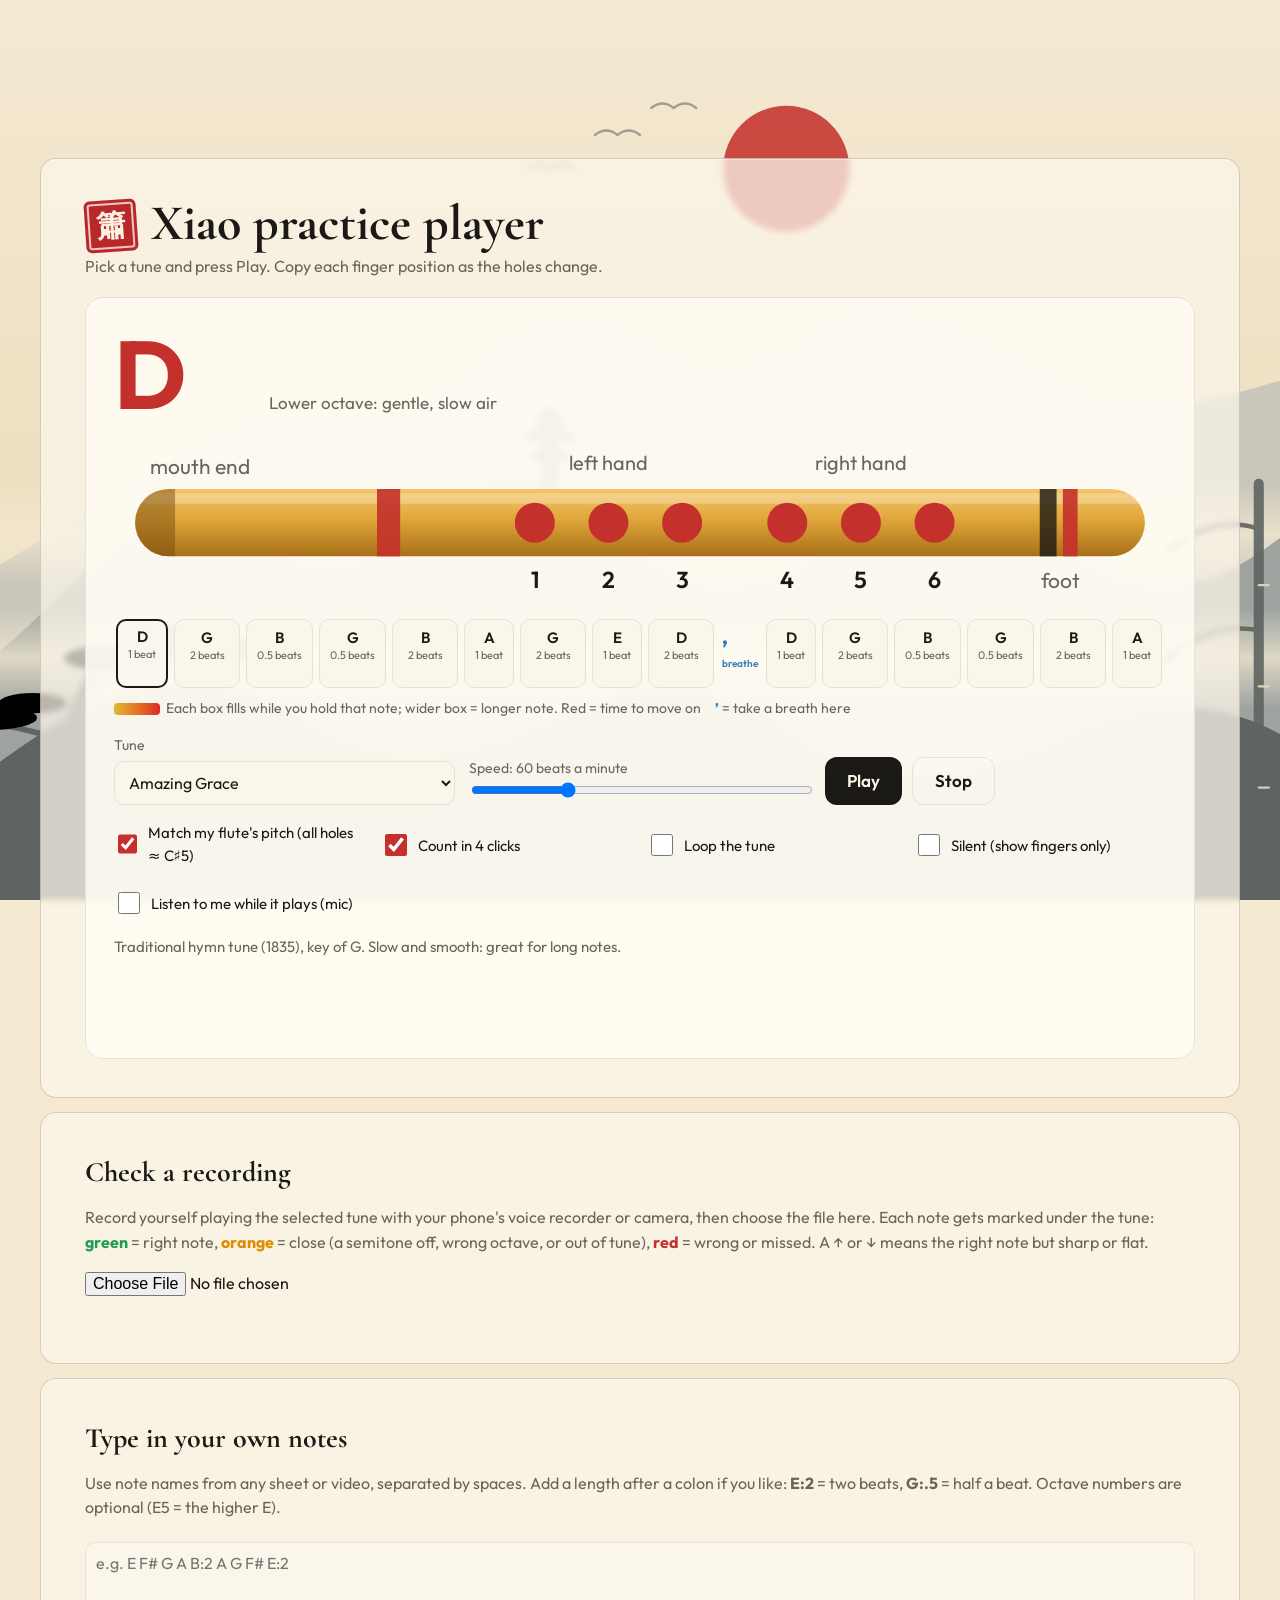
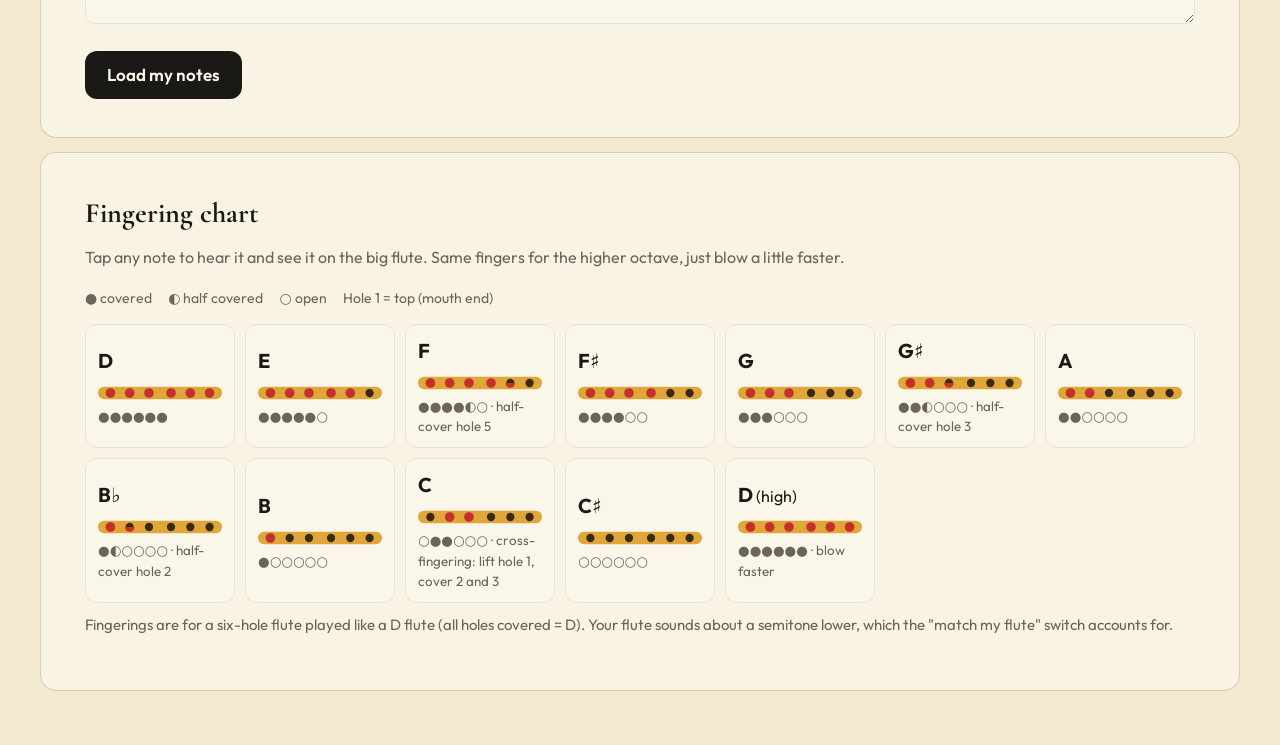
==== commit 16a6b467: "Flute Practice: ink-wash mountain backdrop, seal and serif titles Co-Authored-By: Claude Opus 5.5 <n" ====
--- a/portal/_p/flute/index.html
+++ b/portal/_p/flute/index.html
@@ -5,22 +5,27 @@
 <meta name="viewport" content="width=device-width, initial-scale=1">
 <title>Flute Practice · Highway Service Desk</title><meta name="robots" content="noindex">
 <link rel="preconnect" href="https://fonts.googleapis.com">
-<link href="https://fonts.googleapis.com/css2?family=Outfit:wght@400;600;700&display=swap" rel="stylesheet">
+<link href="https://fonts.googleapis.com/css2?family=Outfit:wght@400;600;700&family=Cormorant+Garamond:wght@600;700&display=swap" rel="stylesheet">
 <style>
 /* VOICE: warm, patient practice companion
    IDEA: a lacquered bamboo flute laid on the table, with a hymn-book tune strip under it
    PICTURE: large bamboo flute whose six holes fill and empty as each note plays
    COLOUR and TYPE: white ground, bamboo gold #e0a63a, lacquer red #c4302b fingers, ink; Outfit
    LAYOUT: flute + big note first, tune strip, controls, then full fingering chart and custom notes */
-:root{color-scheme:light dark;--bg:light-dark(#ffffff,#16130f);--ink:light-dark(#1b1915,#f3ece0);--soft:light-dark(#6b645a,#b4aa9b);--line:light-dark(#e7e1d6,#352f27);--card:light-dark(#faf6ef,#211c16);--bam:#e0a63a;--bamD:#b97f1e;--red:#c4302b;--hole:light-dark(#3a2a12,#120d07)}
+:root{color-scheme:light dark;--bg:light-dark(#fbf6ea,#17150f);--panel:light-dark(rgba(251,246,234,.74),rgba(23,21,15,.74));--sky1:light-dark(#f4ead2,#10141c);--sky2:light-dark(#e6d6b2,#1d2230);--m1:light-dark(#c9c6bb,#2a3140);--m2:light-dark(#9ea3a0,#222836);--m3:light-dark(#5d6461,#171b24);--mist:light-dark(rgba(244,234,210,.75),rgba(16,20,28,.7));--sun:light-dark(#c4302b,#e8e1c8);--ink:light-dark(#1b1915,#f3ece0);--soft:light-dark(#6b645a,#b4aa9b);--line:light-dark(#e7e1d6,#352f27);--card:light-dark(#faf6ef,#211c16);--bam:#e0a63a;--bamD:#b97f1e;--red:#c4302b;--hole:light-dark(#3a2a12,#120d07)}
 :root[data-theme=light]{color-scheme:light}:root[data-theme=dark]{color-scheme:dark}
 *{box-sizing:border-box;min-width:0}
-body{margin:0;background:var(--bg);color:var(--ink);font:16px/1.55 Outfit,system-ui,sans-serif;overflow-x:clip}
-.band{padding:clamp(20px,3.5vw,48px) max(5vw,16px);max-width:1240px;margin:0 auto}
-h1{font-size:clamp(28px,5vw,44px);line-height:1.05;margin:0 0 4px;text-wrap:balance}
-h2{font-size:24px;margin:0 0 10px}
+body{margin:0;background:var(--sky1);color:var(--ink);font:16px/1.55 Outfit,system-ui,sans-serif;overflow-x:clip}
+.band{padding:clamp(18px,3vw,40px) clamp(14px,4vw,44px);max-width:1200px;width:calc(100% - 20px);margin:14px auto;background:var(--panel);border-radius:16px;border:1px solid light-dark(rgba(122,90,40,.25),rgba(232,225,200,.12));box-shadow:0 1px 0 rgba(255,255,255,.4) inset;-webkit-backdrop-filter:blur(3px);backdrop-filter:blur(3px)}
+main{position:relative;z-index:1;padding:clamp(60px,16vh,170px) 0 40px}
+.scenery{position:fixed;inset:0;z-index:0;pointer-events:none}
+.scenery svg{width:100%;height:100%;display:block}
+.titlerow{display:flex;align-items:center;gap:14px}
+.seal{flex:none;width:52px;height:52px;border-radius:6px;background:#b8282a;color:#fbf1e0;display:grid;place-items:center;font:700 30px/1 "Noto Serif SC","Songti SC","SimSun",serif;transform:rotate(-4deg);box-shadow:inset 0 0 0 3px #b8282a,inset 0 0 0 5px rgba(251,241,224,.8)}
+h1{font-family:"Cormorant Garamond",Georgia,serif;font-weight:700;font-size:clamp(32px,5.5vw,50px);line-height:1.05;margin:0 0 4px;text-wrap:balance}
+h2{font-family:"Cormorant Garamond",Georgia,serif;font-weight:700;font-size:28px;margin:0 0 10px}
 .sub{color:var(--soft);margin:0 0 18px}
-.stage{background:var(--card);border:1px solid var(--line);border-radius:18px;padding:clamp(14px,3vw,28px)}
+.stage{background:light-dark(rgba(255,252,244,.86),rgba(33,28,22,.86));border:1px solid var(--line);border-radius:18px;padding:clamp(14px,3vw,28px)}
 .now{display:flex;align-items:baseline;gap:14px;flex-wrap:wrap;margin-bottom:6px}
 .big{font-size:clamp(56px,12vw,96px);font-weight:700;line-height:1;color:var(--red);min-width:2.2ch}
 .hint{font-size:17px;color:var(--soft)}
@@ -64,14 +69,37 @@
 .fc svg{display:block;width:100%;height:26px;margin-top:4px}
 .fc small{color:var(--soft);display:block}
 .key{display:flex;gap:16px;flex-wrap:wrap;font-size:14px;color:var(--soft);margin:6px 0 14px}
+.inv{display:flex;gap:12px;align-items:center;flex-wrap:wrap;border-top:1px solid var(--line);padding:10px 0}
+.inv div{flex:1 1 220px}.inv small{color:var(--soft);display:block}
+.inv.off{opacity:.55}
 .err{color:var(--red);font-size:14px;min-height:20px}
 @media(prefers-reduced-motion:reduce){.strip{scroll-behavior:auto}}
 </style>
 </head>
 <body>
+<div class="scenery" aria-hidden="true"><svg viewBox="0 0 1200 800" preserveAspectRatio="xMidYMax slice">
+<defs><linearGradient id="sky" x1="0" y1="0" x2="0" y2="1"><stop style="stop-color:var(--sky1)" offset="0"/><stop style="stop-color:var(--sky2)" offset="1"/></linearGradient>
+<linearGradient id="mistg" x1="0" y1="0" x2="0" y2="1"><stop style="stop-color:var(--mist)" offset="0" stop-opacity="0"/><stop style="stop-color:var(--mist)" offset=".5"/><stop style="stop-color:var(--mist)" offset="1" stop-opacity="0"/></linearGradient>
+<g id="crane"><path style="stroke:var(--m3)" d="M0 0 q10 -8 20 0 q10 -8 20 0" fill="none" stroke-width="2.2" stroke-linecap="round"/></g></defs>
+<rect width="1200" height="800" fill="url(#sky)"/>
+<circle style="fill:var(--sun)" cx="730" cy="150" r="56" opacity=".85"/>
+<g opacity=".55"><use href="#crane" x="560" y="120"/><use href="#crane" x="610" y="96" transform="scale(1)"/><use href="#crane" x="500" y="150"/></g>
+<path style="fill:var(--m1)" d="M0 520 C90 470 150 420 230 380 C300 345 340 400 400 360 C470 315 520 250 600 300 C660 338 700 330 760 290 C830 245 900 300 980 340 C1060 380 1120 350 1200 330 V800 H0Z"/>
+<rect y="430" width="1200" height="90" fill="url(#mistg)"/>
+<path style="fill:var(--m2)" d="M0 600 C70 560 120 470 200 455 C260 445 280 520 340 500 C420 470 450 400 520 430 C590 460 610 530 690 520 C770 510 800 430 880 440 C960 452 1000 530 1080 520 C1140 512 1170 470 1200 460 V800 H0Z"/>
+<g> style="fill:var(--m2)"<rect x="512" y="378" width="16" height="56"/><path d="M496 392 h48 l-8 -10 h-32z M500 410 h40 l-7 -9 h-26z M504 378 h32 l-16 -18z"/></g>
+<rect y="540" width="1200" height="90" fill="url(#mistg)"/>
+<path style="fill:var(--m3)" d="M0 700 C80 640 140 600 220 610 C300 620 330 680 420 670 C520 660 560 600 650 615 C740 630 760 700 860 690 C960 680 1010 620 1100 630 C1150 636 1180 660 1200 670 V800 H0Z"/>
+<g style="stroke:var(--m3)" stroke-linecap="round" fill="none"><path d="M60 800 C70 700 90 640 120 590" stroke-width="12"/><path d="M110 610 C150 600 190 580 230 585" stroke-width="5"/><path d="M95 660 C60 650 30 640 0 645" stroke-width="5"/></g>
+<g> style="fill:var(--m3)"<ellipse cx="225" cy="578" rx="48" ry="12"/><ellipse cx="190" cy="565" rx="36" ry="10"/><ellipse cx="128" cy="585" rx="40" ry="11"/><ellipse cx="20" cy="638" rx="44" ry="11"/><ellipse cx="60" cy="625" rx="30" ry="9"/></g>
+<g style="stroke:var(--m3)" stroke-linecap="round" opacity=".9"><path d="M1150 800 V430" stroke-width="9"/><path d="M1178 800 V500" stroke-width="7"/>
+<path style="stroke:var(--sky2)" d="M1150 520 h9 M1150 610 h9 M1150 700 h9 M1178 590 h7 M1178 680 h7" stroke-width="2"/>
+<path d="M1150 470 q-30 -10 -60 6 M1150 560 q-34 -6 -66 14 M1178 540 q24 -12 40 -6" stroke-width="4" fill="none"/></g>
+<g> style="fill:var(--m3)"<path d="M1090 476 q-14 2 -26 14 q16 0 26 -14z M1084 574 q-16 4 -26 18 q18 -2 26 -18z"/></g>
+</svg></div>
 <main>
 <section class="band">
-<h1>Xiao practice player</h1>
+<div class="titlerow"><span class="seal" lang="zh">簫</span><h1>Xiao practice player</h1></div>
 <p class="sub">Pick a tune and press Play. Copy each finger position as the holes change.</p>
 
 <div class="stage">
@@ -111,6 +139,18 @@
 <textarea id="custom" rows="3" placeholder="e.g. E F# G A B:2 A G F# E:2"></textarea>
 <div class="err" id="err"></div>
 <div class="btns"><button class="main" id="load">Load my notes</button></div>
+</section>
+
+<section class="band" id="admin" hidden>
+<h2>Invite players</h2>
+<p class="sub">Give someone their own login to this flute player. They sign in at <b>portal.highwaydigital.com.au</b> with the email you add here and see only Flute Practice. No email is sent, so let them know yourself.</p>
+<form id="invForm" class="ctrl" style="margin-top:0">
+  <div><label for="invName">Name</label><textarea id="invName" rows="1" style="resize:none" placeholder="e.g. Sam Lee"></textarea></div>
+  <div><label for="invEmail">Email</label><textarea id="invEmail" rows="1" style="resize:none" placeholder="name@example.com"></textarea></div>
+  <div class="btns"><button class="main" type="submit">Invite</button></div>
+</form>
+<div class="err" id="invMsg" aria-live="polite"></div>
+<div id="invList"></div>
 </section>
 
 <section class="band">
@@ -372,6 +412,36 @@
 document.getElementById('chart').innerHTML=chartNotes.map(m=>{const i=info(m);return `<button class="fc" data-m="${m}"><b>${i.name}</b>${m===74?' (high)':''}${miniSvg(i.f)}<small>${i.f.map(v=>v===1?'●':v===.5?'◐':'○').join('')}${i.tip?' · '+i.tip:''}${m===74?' · blow faster':''}</small></button>`}).join('');
 document.getElementById('chart').addEventListener('click',e=>{const b=e.target.closest('.fc');if(!b)return;stop();const m=+b.dataset.m;show(m);preview(m);window.scrollTo({top:0,behavior:'smooth'})});
 
+// Flute Practice admins (portal only): invite and remove players. The page works without this.
+{
+  const box=document.getElementById('admin'),list=document.getElementById('invList'),msg=document.getElementById('invMsg');
+  const esc=t=>String(t??'').replace(/[&<>"]/g,c=>({'&':'&amp;','<':'&lt;','>':'&gt;','"':'&quot;'}[c]));
+  const when=d=>d?new Date(d).toLocaleDateString('en-AU',{day:'numeric',month:'short',year:'numeric'}):'';
+  async function api(path,body){const r=await fetch('/flute/api/'+path,body?{method:'POST',headers:{'Content-Type':'application/json'},body:JSON.stringify(body)}:{credentials:'same-origin'});return r.json()}
+  async function load(){
+    let j;try{j=await api('invites')}catch(e){return}
+    if(!j||!j.ok)return;box.hidden=false;
+    list.innerHTML=j.invites.length?j.invites.map(v=>`<div class="inv${v.revoked?' off':''}"><div><b>${esc(v.name||v.email)}</b><small>${esc(v.email)} · invited ${when(v.created)}${v.revoked?' · removed':v.last_sign_in?' · last signed in '+when(v.last_sign_in):' · not signed in yet'}</small></div>${v.revoked?`<button class="main alt" data-re="${esc(v.email)}" data-n="${esc(v.name||'')}">Invite again</button>`:`<button class="main alt" data-rm="${v.id}">Remove</button>`}</div>`).join(''):'<p class="about">No one invited yet.</p>';
+  }
+  async function invite(email,name){
+    msg.textContent='Saving…';
+    let j;try{j=await api('invite',{email,name})}catch(e){j={ok:false,error:'No connection. Try again.'}}
+    msg.textContent=j.ok?(j.existing?email+' already has access.':email+' can now sign in to Flute Practice.'):(j.error||'Couldn\'t invite.');
+    if(j.ok){document.getElementById('invEmail').value='';document.getElementById('invName').value=''}
+    load();
+  }
+  document.getElementById('invForm').addEventListener('submit',e=>{e.preventDefault();const em=document.getElementById('invEmail').value.trim(),nm=document.getElementById('invName').value.trim();if(!em){msg.textContent='Add their email address.';return}invite(em,nm)});
+  ['invEmail','invName'].forEach(id=>document.getElementById(id).addEventListener('keydown',e=>{if(e.key==='Enter'){e.preventDefault();document.getElementById('invForm').requestSubmit()}}));
+  list.addEventListener('click',async e=>{
+    const rm=e.target.closest('[data-rm]'),re=e.target.closest('[data-re]');
+    if(re){invite(re.dataset.re,re.dataset.n);return}
+    if(!rm)return;
+    if(rm.dataset.sure!=='1'){rm.dataset.sure='1';rm.textContent='Tap again to remove';setTimeout(()=>{rm.dataset.sure='';rm.textContent='Remove'},4000);return}
+    let j;try{j=await api('revoke',{id:+rm.dataset.rm})}catch(err){j={ok:false}}
+    msg.textContent=j.ok?'Removed. They can no longer open Flute Practice.':(j.error||'Couldn\'t remove.');load();
+  });
+  if(location.protocol==='https:'&&/highwaydigital\.com\.au$/.test(location.hostname))load();
+}
 loadSong(0);
 }
 </script>
